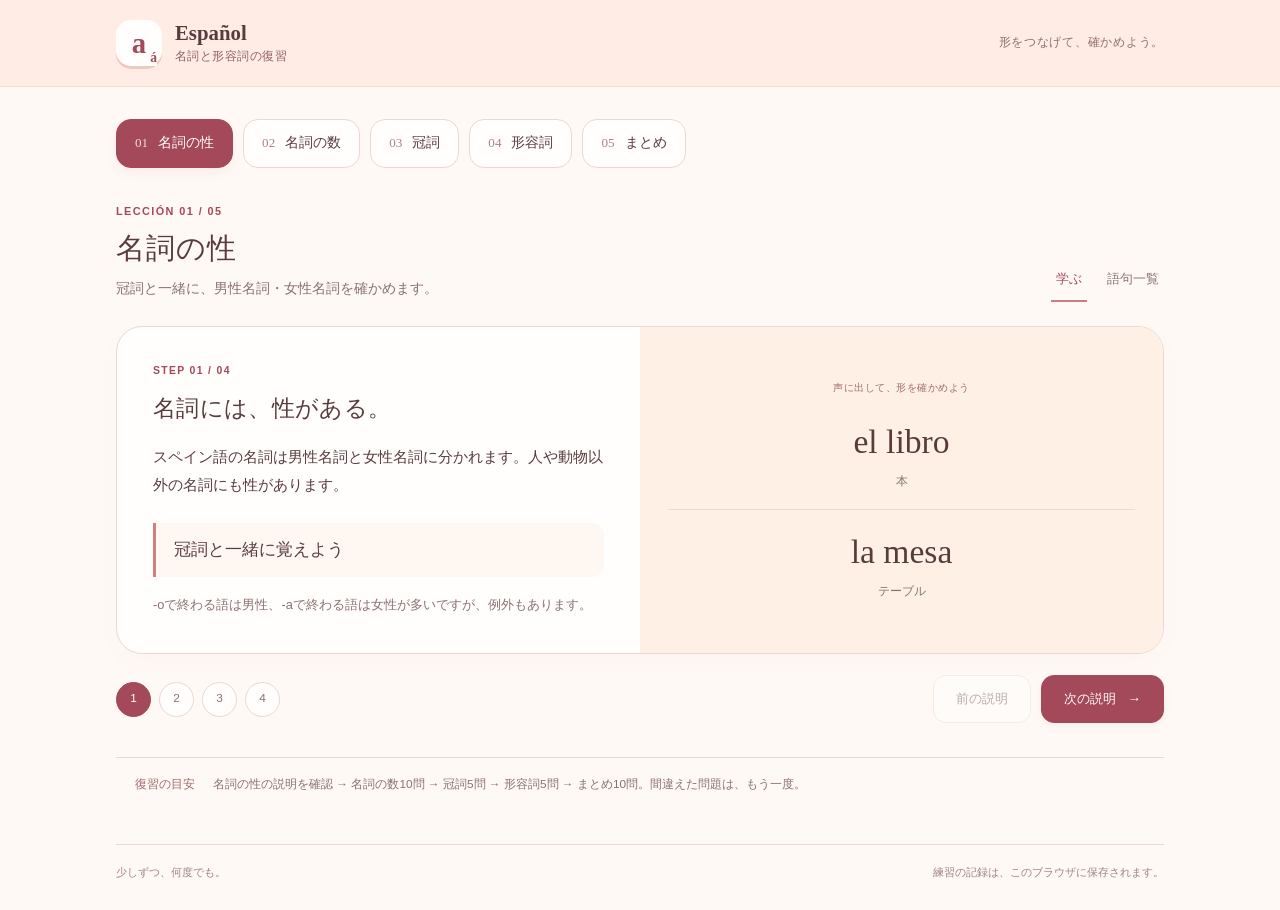
==== index.html @ 22b07703 "Add Spanish noun and adjective review app" ====
<!doctype html>
<html lang="ja">
<head>
  <meta charset="utf-8">
  <meta name="viewport" content="width=device-width, initial-scale=1">
  <meta name="theme-color" content="#fff5ee">
  <meta name="robots" content="noindex, nofollow">
  <title>名詞と形容詞の復習 · Español</title>
  <link rel="stylesheet" href="style.css">
</head>
<body>
  <a class="skip" href="#content">学習内容へ</a>
  <header class="masthead"><div class="masthead-inner"><a href="#" id="home-link" class="brand"><span class="brand-mark" aria-hidden="true">a<span>á</span></span><span>Español<small>名詞と形容詞の復習</small></span></a><span class="masthead-note">形をつなげて、確かめよう。</span></div></header>
  <div class="shell">
    <nav id="chapters" class="chapters" aria-label="学習する分野"></nav>
    <div class="page-head"><div><p id="eyebrow" class="eyebrow"></p><h1 id="title"></h1><p id="intro" class="intro"></p></div><nav id="views" class="view-tabs" aria-label="学習の方法"></nav></div>
    <main id="content" tabindex="-1"></main>
    <footer><span>少しずつ、何度でも。</span><span>練習の記録は、このブラウザに保存されます。</span></footer>
    <p id="notice" class="notice" role="status" aria-live="polite"></p>
  </div>
  <script src="data.js"></script><script src="engine.js"></script><script src="app.js"></script>
</body>
</html>
---- style.css ----
:root{--paper:#fff9f5;--peach:#fff0e5;--rose:#a44959;--rose-dark:#853a49;--ink:#593b3e;--muted:#8a7170;--line:#ead8d1;--green:#33725a;--red:#ac3b51;--white:#fffefd;color:var(--ink);font-family:"Hiragino Maru Gothic ProN","Hiragino Sans",-apple-system,BlinkMacSystemFont,"Noto Sans JP",Meiryo,sans-serif;font-synthesis:none}
*{box-sizing:border-box}body{margin:0;background:var(--paper);line-height:1.8}button,input,select{font:inherit;color:inherit}button,a,input,select{-webkit-tap-highlight-color:transparent}button{cursor:pointer}button:disabled{cursor:default}button,a,select,input{touch-action:manipulation}button:focus-visible,a:focus-visible,select:focus-visible,input:focus-visible{outline:3px solid #c68255;outline-offset:4px}button{transition:background .16s,border-color .16s,transform .16s}button:not(:disabled):active{transform:translateY(1px)}a{color:inherit}.skip{position:absolute;top:-100px;left:15px;padding:10px;background:white;z-index:10}.skip:focus{top:10px}
.masthead{background:#ffede5;border-bottom:1px solid #f1ddd4}.masthead-inner{max-width:1120px;margin:auto;padding:20px 36px;display:flex;align-items:center;justify-content:space-between}.brand{text-decoration:none;display:flex;align-items:center;gap:13px;font:700 1.3rem Georgia,serif}.brand small{font:500 .72rem/1.5 sans-serif;display:block;margin-top:3px;letter-spacing:.04em;color:#945d62}.brand-mark{position:relative;width:46px;height:46px;background:var(--white);border-radius:15px;display:flex;align-items:center;justify-content:center;font-size:1.8rem;color:var(--rose);box-shadow:0 3px 0 #edc9bf}.brand-mark span{position:absolute;right:5px;bottom:0;font-size:.85rem;background:var(--white);padding-left:3px}.masthead-note{font-size:.76rem;color:#946e6b;letter-spacing:.06em}
.shell{max-width:1120px;margin:auto;padding:32px 36px 18px}.chapters{display:flex;gap:10px;flex-wrap:wrap}.chapter{padding:11px 18px;border:1px solid var(--line);border-radius:15px;background:var(--white);font-size:.86rem;font-weight:600;min-height:48px;display:flex;align-items:center;gap:10px}.chapter-no{font:500 .82rem Georgia,serif;color:#ab8480}.chapter.active{background:var(--rose);border-color:var(--rose);color:white;box-shadow:0 5px 12px #a4495912}.chapter.active .chapter-no{color:#f4d9d8}.visited{font-size:.75rem;color:var(--green)}.chapter.active .visited{color:white}.chapter:hover:not(.active){background:#fff3eb;border-color:#dcb9b0}
.page-head{margin:35px 0 24px;display:flex;align-items:flex-end;justify-content:space-between;gap:25px}.eyebrow,.step-label{color:var(--rose);font-size:.65rem;font-weight:650;letter-spacing:.13em;margin:0 0 8px}.eyebrow{font:600 .68rem/1.5 sans-serif}h1,h2,h3,p{margin:0}h1{font-size:1.8rem;font-weight:650;letter-spacing:.035em;line-height:1.5}h2{font-size:1.45rem;letter-spacing:.015em;font-weight:600;line-height:1.65}h3{font-size:1.1rem;font-weight:600}.intro{font-size:.86rem;color:var(--muted);margin-top:7px}.view-tabs{display:flex;white-space:nowrap;gap:15px;align-self:flex-end}.view-tabs button{background:none;border:0;border-bottom:2px solid transparent;font-size:.8rem;padding:10px 5px;color:var(--muted);min-height:44px}.view-tabs .active{border-bottom-color:#cc7c87;color:var(--rose);font-weight:650}
main:focus{outline:none}.lesson-layout{border:1px solid var(--line);border-radius:26px;overflow:hidden;display:grid;grid-template-columns:1fr 1fr;background:var(--white);box-shadow:0 8px 26px #82434706}.lesson-copy{padding:35px 36px}.lesson-copy>p:not(.step-label){font-size:.91rem;line-height:1.95;margin-top:16px}.lesson-copy>.note{font-size:.8rem!important;color:var(--muted);line-height:1.9}.rule{padding:13px 18px;background:#fff7f1;border-left:3px solid #d37d87;border-radius:0 12px 12px 0;margin-top:23px;font-size:1.04rem;font-weight:600;line-height:1.7}.example-stage{padding:29px 28px;background:var(--peach);display:flex;flex-direction:column;align-items:center;justify-content:center;text-align:center;gap:18px;min-height:310px}.stage-label{font-size:.65rem;letter-spacing:.05em;color:#a16a6d}.example{width:100%}.example>div{font:2.1rem/1.55 Georgia,"Times New Roman",serif;overflow-wrap:anywhere}.example>p{font-size:.73rem;color:var(--muted);margin-top:2px}.example.compact>div{font-size:1.64rem}.example+.example{border-top:1px solid #eddbcf;padding-top:16px}
.lesson-nav{display:flex;justify-content:space-between;align-items:center;gap:20px;margin-top:21px}.dots{display:flex;gap:8px}.dots button{height:35px;min-width:35px;border:1px solid var(--line);border-radius:50%;background:var(--white);font-size:.74rem;color:var(--muted)}.dots .active{background:var(--rose);border-color:var(--rose);color:white}.lesson-actions{display:flex;gap:10px}.btn{min-height:47px;border:1px solid var(--line);border-radius:13px;padding:11px 22px;background:var(--white);font-size:.84rem;font-weight:600;display:inline-flex;align-items:center;justify-content:center;gap:12px;text-decoration:none}.btn.primary{background:var(--rose);border-color:var(--rose);color:white;box-shadow:0 3px 8px #8d3b4510}.btn.primary:not(:disabled):hover{background:var(--rose-dark);border-color:var(--rose-dark)}.btn:disabled{opacity:.4;box-shadow:none}.study-note{padding:16px 19px;border-top:1px solid var(--line);margin-top:34px;color:var(--muted);display:flex;gap:18px;font-size:.74rem;line-height:1.85}.study-note-label{white-space:nowrap;color:#a0696c;font-weight:600}.study-note p{max-width:55em}
.practice-start{border:1px solid var(--line);border-radius:26px;background:var(--white);display:grid;grid-template-columns:1.2fr 1fr;overflow:hidden;box-shadow:0 8px 26px #82434706}.practice-copy{padding:35px 36px}.practice-copy>p:not(.step-label){font-size:.85rem;color:var(--muted);margin-top:11px}.practice-settings{display:flex;flex-direction:column;gap:13px;margin:23px 0}.practice-settings label{display:flex;align-items:center;justify-content:space-between;gap:15px;font-size:.77rem}.practice-settings select{width:66%;min-height:44px;border:1px solid var(--line);border-radius:10px;background:#fffaf7;padding:8px 10px;font-size:.79rem}.start-button{width:100%;margin-top:2px}.practice-preview{padding:28px;background:var(--peach);display:flex;flex-direction:column;justify-content:center;align-items:center;text-align:center;gap:18px}.practice-preview>div{font:2.15rem/1.5 Georgia,serif}.preview-arrow{font-size:1.25rem;color:#c09389}.practice-preview .note{font-size:.75rem;color:var(--muted);max-width:23em}.last-result{margin-top:15px!important;text-align:center}.last-result b{color:var(--rose);margin-left:7px}
.quiz{max-width:820px;margin:0 auto;border:1px solid var(--line);border-radius:26px;background:var(--white);overflow:hidden;box-shadow:0 8px 26px #82434706}.quiz-top{padding:15px 28px;display:flex;align-items:center;justify-content:space-between;font-size:.76rem;gap:8px;color:var(--muted)}.quiz-top b{color:var(--rose);font-size:.9rem}.quiz-tools{display:flex;gap:14px}.text-btn{padding:4px 0;background:none;border:0;text-decoration:underline;text-underline-offset:4px;font-size:.71rem;min-height:38px;color:var(--muted)}.progress-track{height:4px;background:#fff0e9}.progress-track>span{display:block;height:100%;background:#cf8290;transition:width .2s}.quiz-main{padding:27px 36px 30px;text-align:center}.question-kind{color:#a47976;font-size:.66rem;letter-spacing:.04em;margin-bottom:6px}.quiz h2{font-size:1rem;font-weight:550}.question-word{font:2.75rem/1.5 Georgia,"Times New Roman",serif;color:#71474c;margin:17px 0 0;overflow-wrap:anywhere}.question-word.long{font-size:2.1rem}.question-ja{font-size:.82rem;color:var(--muted);margin:4px 0 14px}.base-word{font-size:.72rem;color:var(--muted);display:flex;gap:10px;justify-content:center;align-items:center;margin:14px 0}.base-word b{color:var(--ink);font:1.1rem Georgia,serif}.choices{display:flex;flex-wrap:wrap;justify-content:center;gap:11px;margin:24px 0 23px}.choice{border:1.5px solid var(--line);border-radius:14px;min-height:58px;padding:10px 19px;background:#fffbf8;font-size:1rem;position:relative}.choice[lang=es]{font:1.35rem/1.5 Georgia,serif}.choice.selected{border-color:var(--rose);box-shadow:0 0 0 1px var(--rose);background:#fff0f0;color:var(--rose)}.choice.correct{border-color:var(--green);background:#eff8f0;color:var(--green);box-shadow:none}.choice.wrong{border-color:var(--red);background:#fff0f0;color:var(--red);box-shadow:none}.choice-symbol{font-size:.9rem;margin-left:10px}.phrases{display:grid;grid-template-columns:1fr 1fr}.phrases .choice{font-size:1.1rem;padding:14px 12px;text-wrap:balance}.quiz-bottom{display:flex;justify-content:center;margin-top:17px}.quiz-bottom>.btn{min-width:180px}.hint-button{border:0;background:none;font-size:.73rem;padding:9px 15px;margin-top:12px;color:#9c7270;min-height:44px}.hint-text{font-size:.78rem;color:var(--muted);background:#fff7f1;border-radius:12px;padding:12px 17px;text-align:left;margin-top:4px}.feedback{background:#fff3eb;text-align:left;padding:21px 23px;border-radius:16px;margin-top:23px;scroll-margin-top:20px}.feedback-title{font-size:.9rem;font-weight:650;color:var(--green)}.feedback.miss .feedback-title{color:var(--red)}.correct-answer{font:1.65rem/1.55 Georgia,serif;margin:7px 0;color:var(--green);overflow-wrap:anywhere}.correct-answer[lang=ja]{font-family:inherit;font-size:1.2rem}.feedback>p:last-child{font-size:.83rem;line-height:1.95}.your-answer{font-size:.72rem;color:var(--muted);margin-top:8px}.your-answer span{margin-left:10px;text-decoration:line-through;text-decoration-color:#cf9c94;overflow-wrap:anywhere}
.write-area{margin:24px auto 18px;max-width:520px}.write-area label{display:block;font-size:.75rem;color:var(--muted);margin-bottom:8px}.write-area input{width:100%;min-height:58px;border:1.5px solid var(--line);border-radius:12px;padding:11px 15px;text-align:center;font:1.4rem Georgia,serif;background:#fffbf8}.write-area input[lang=ja]{font-family:inherit;font-size:1rem}.write-area input:disabled{opacity:1;color:var(--muted);background:#f9f3ee}.accent-keys{display:flex;justify-content:center;gap:8px;margin-top:10px}.accent-keys button{border:1px solid var(--line);border-radius:9px;background:white;min-width:40px;min-height:42px;font:1.05rem Georgia,serif}.accent-keys button:disabled{opacity:.45}.input-note{font-size:.67rem;color:var(--muted);margin-top:9px}
.result{max-width:820px;margin:auto;border:1px solid var(--line);border-radius:26px;background:var(--white);padding:36px;text-align:center;box-shadow:0 8px 26px #82434706}.score-label{font-size:.74rem;color:var(--muted);margin:20px 0 0}.score{font:4.4rem/1.3 Georgia,serif;color:var(--rose);margin:4px 0 15px}.score span{font-size:1.8rem;color:#a98c87}.retry-result{font-size:.8rem;color:var(--green);margin-bottom:18px}.result-actions{display:flex;gap:12px;justify-content:center;flex-wrap:wrap;margin:15px 0 24px}.review-list{margin-top:28px;text-align:left}.review-list>h3{font-size:.88rem;margin-bottom:13px}.review-item{padding:18px 22px;border:1px solid var(--line);background:#fffaf6;border-radius:15px;margin-top:10px;font:1.2rem/1.6 Georgia,serif;overflow-wrap:anywhere}.review-arrow{margin:0 12px;color:#bc9089}.review-item strong{font-weight:500;color:var(--rose)}.review-item p{font:.75rem/1.9 "Hiragino Sans",sans-serif;color:var(--muted);margin-top:8px}.completion{font-size:.83rem;color:var(--green);background:#f2f8f2;padding:15px;border-radius:12px;margin-top:17px}.result-note{font-size:.74rem;color:var(--muted);margin-top:17px}
.section-intro{margin:10px 0 22px}.section-intro h2{font-size:1.2rem}.section-intro p{font-size:.79rem;color:var(--muted);margin-top:7px}.vocab-grid{display:grid;grid-template-columns:repeat(3,1fr);gap:13px}.vocab-card{border:1px solid var(--line);background:var(--white);border-radius:16px;padding:21px 22px;min-width:0}.vocab-label{display:block;font-size:.71rem;color:var(--muted);margin-bottom:7px}.vocab-card strong{font:1.4rem/1.5 Georgia,serif;overflow-wrap:anywhere}.gender-tag{border:1px solid #e4c9c3;padding:2px 7px;border-radius:5px;font-size:.61rem;margin-left:7px;white-space:nowrap}.forms{font:1.13rem/1.7 Georgia,serif;color:var(--rose);margin-top:7px;overflow-wrap:anywhere}.vocab-card small{display:block;color:var(--muted);font-size:.66rem;margin-top:11px}.phrase-list{display:grid;gap:12px}.phrase-card{border:1px solid var(--line);background:var(--white);border-radius:16px;padding:20px 23px}.phrase-card>div{display:flex;gap:20px;align-items:center;font:1.38rem/1.7 Georgia,serif}.phrase-card>div>span{min-width:0;overflow-wrap:anywhere}.phrase-arrow{color:#b48880}
footer{display:flex;justify-content:space-between;gap:20px;font-size:.67rem;color:#a0847f;border-top:1px solid var(--line);padding-top:18px;margin-top:32px}.notice{font-size:.74rem;color:var(--red);text-align:center;margin-top:10px}
@media(max-width:900px){.page-head{display:block}.view-tabs{margin-top:14px;width:max-content}.vocab-grid{grid-template-columns:repeat(2,1fr)}.lesson-copy,.practice-copy{padding:28px}.shell{padding:27px 25px}.example>div{font-size:1.8rem}.chapters{gap:8px}.chapter{padding:10px 14px}.example.compact>div{font-size:1.45rem}}
@media(max-width:600px){.masthead-inner{padding:16px 20px}.masthead-note{display:none}.brand{font-size:1.15rem}.brand-mark{width:40px;height:40px}.shell{padding:22px 16px 14px}.chapters{display:grid;grid-template-columns:repeat(3,1fr);gap:7px}.chapter{font-size:.72rem;justify-content:center;gap:6px;padding:8px 5px;min-height:44px;border-radius:12px}.chapter-no{font-size:.7rem}.chapter:nth-child(4),.chapter:nth-child(5){grid-column:auto}.visited{margin-left:0;font-size:.65rem}.page-head{margin:24px 1px 19px}h1{font-size:1.58rem}.intro{font-size:.78rem}.view-tabs{width:100%;justify-content:space-between;margin-top:14px}.view-tabs button{flex:1;font-size:.76rem}.lesson-layout,.practice-start{grid-template-columns:1fr;border-radius:22px}.lesson-copy,.practice-copy{padding:24px}.lesson-copy h2,.practice-copy h2{font-size:1.25rem}.lesson-copy>p:not(.step-label){font-size:.82rem}.lesson-copy>.note{font-size:.75rem!important}.rule{font-size:.95rem;margin-top:19px}.example-stage{padding:23px 20px;min-height:225px;gap:14px}.example>div{font-size:1.75rem}.example.compact>div{font-size:1.38rem}.example+.example{padding-top:11px}.lesson-nav{display:block;margin-top:19px}.dots{justify-content:center;margin-bottom:16px}.dots button{height:39px;min-width:39px}.lesson-actions{justify-content:space-between}.lesson-actions .btn{flex:1;font-size:.77rem;padding:10px 11px;gap:8px}.study-note{display:block;padding:15px 4px;margin-top:25px;font-size:.68rem}.study-note-label{display:block;margin-bottom:6px}.practice-settings label{font-size:.72rem}.practice-settings select{font-size:.75rem;width:70%}.practice-preview{padding:24px 20px;gap:13px}.practice-preview>div{font-size:1.8rem}.quiz,.result{border-radius:22px}.quiz-top{padding:12px 17px;font-size:.69rem}.quiz-tools{gap:10px}.text-btn{font-size:.64rem}.quiz-main{padding:23px 17px 22px}.quiz h2{font-size:.9rem}.question-word{font-size:2.15rem;margin-top:15px}.question-word.long{font-size:1.7rem}.question-ja{font-size:.75rem}.choices{gap:8px;margin:20px 0}.choice{padding:11px 13px;min-height:54px}.choice[lang=es]{font-size:1.15rem}.choice[lang=ja]{font-size:.85rem}.phrases{grid-template-columns:1fr;gap:8px}.phrases .choice{font-size:1.14rem;min-height:51px;padding:10px 12px}.feedback{padding:17px 18px}.feedback>p:last-child{font-size:.77rem}.correct-answer{font-size:1.4rem}.quiz-bottom>.btn{min-width:170px;font-size:.8rem}.write-area input{font-size:1.2rem}.accent-keys{gap:6px}.accent-keys button{min-width:39px;min-height:44px}.result{padding:28px 19px}.result h2{font-size:1.25rem}.score{font-size:4rem}.result-actions{flex-direction:column;gap:10px}.result-actions>.btn{width:100%}.review-item{padding:15px 17px;font-size:1.12rem}.review-item p{font-size:.72rem}.review-arrow{margin:0 7px}.vocab-grid{grid-template-columns:1fr;gap:10px}.vocab-card{padding:18px 20px}.phrase-card{padding:17px 20px}.phrase-card>div{font-size:1.2rem;display:flex;flex-wrap:wrap;gap:3px 10px}.phrase-card>div>span:last-child{width:100%;color:var(--rose)}footer{flex-direction:column;gap:3px;margin-top:25px;font-size:.62rem}}
@media(prefers-reduced-motion:reduce){*{transition:none!important;scroll-behavior:auto!important}}

.article-instruction{display:inline-flex;align-items:center;justify-content:center;gap:9px;padding:10px 22px;border:2px solid var(--rose);border-radius:13px;color:var(--rose-dark);background:#fff0f0;font-size:1.45rem;font-weight:750;line-height:1.55;margin:0 0 4px}.article-instruction.indefinite{background:#fff0df;border-color:#b97840;color:#86542e}.article-instruction span{font-size:.85rem;font-weight:600}.resume-note{font-size:.78rem;color:var(--rose);margin:16px 0 8px}.quiz-tools{flex-wrap:wrap;justify-content:flex-end}.quiz-top>span{white-space:nowrap}.text-btn:disabled{opacity:.45}
@media(max-width:600px){.quiz-tools{gap:0 10px}.quiz-top{align-items:flex-start}.article-instruction{font-size:1.3rem;padding:10px 16px}.article-instruction span{font-size:.76rem}}

.start-button+.start-button{margin-top:10px}
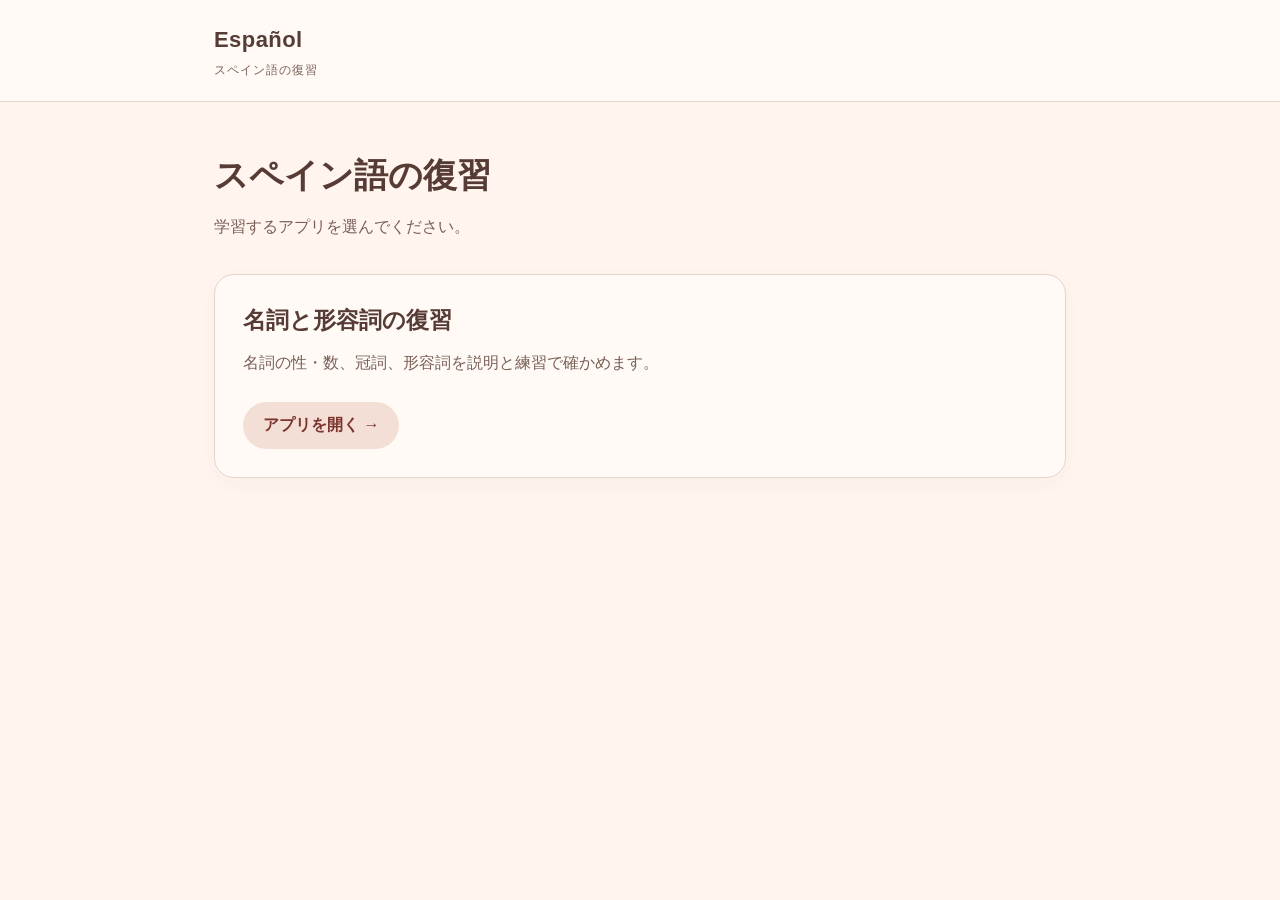
==== commit 7c783733: "Add Spanish app catalogue with permanent random IDs" ====
--- a/index.html
+++ b/index.html
@@ -1,23 +1,22 @@
 <!doctype html>
 <html lang="ja">
 <head>
-  <meta charset="utf-8">
-  <meta name="viewport" content="width=device-width, initial-scale=1">
-  <meta name="theme-color" content="#fff5ee">
-  <meta name="robots" content="noindex, nofollow">
-  <title>名詞と形容詞の復習 · Español</title>
-  <link rel="stylesheet" href="style.css">
+<meta charset="utf-8">
+<meta name="viewport" content="width=device-width, initial-scale=1">
+<meta name="theme-color" content="#fff5ee">
+<meta name="robots" content="noindex, nofollow">
+<title>スペイン語の復習 · Español</title>
+<style>
+:root{color-scheme:light;--ink:#573b35;--muted:#795f56;--paper:#fffaf6;--accent:#9e493e;--line:#e8d4c8}
+*{box-sizing:border-box}body{margin:0;background:#fff5ee;color:var(--ink);font-family:-apple-system,BlinkMacSystemFont,"Hiragino Kaku Gothic ProN","Noto Sans JP",sans-serif;line-height:1.8}
+header{background:var(--paper);border-bottom:1px solid var(--line)}.header-inner{max-width:900px;margin:auto;padding:20px 24px;font-size:22px;font-weight:750;letter-spacing:.02em}header small{display:block;font-size:12px;font-weight:500;color:var(--muted);letter-spacing:.08em}
+main{max-width:900px;margin:0 auto;padding:48px 24px 72px}h1{font-size:clamp(24px,5vw,34px);line-height:1.5;margin:0 0 12px}.intro{color:var(--muted);margin:0 0 32px}.apps{display:grid;grid-template-columns:repeat(auto-fit,minmax(min(100%,320px),1fr));gap:20px}
+.card{display:block;color:inherit;text-decoration:none;background:var(--paper);border:1px solid var(--line);border-radius:20px;padding:28px;box-shadow:0 5px 20px #573b3508;transition:border-color .15s,box-shadow .15s}.card:hover{border-color:var(--accent);box-shadow:0 7px 24px #573b3515}.card:focus-visible{outline:3px solid var(--accent);outline-offset:5px}.card h2{font-size:23px;line-height:1.5;margin:0 0 12px}.card p{color:var(--muted);margin:0 0 24px}.open{display:inline-block;background:#f4dfd7;color:#7b352d;border-radius:999px;padding:9px 20px;font-weight:700}
+@media(max-width:480px){main{padding:32px 20px 48px}.card{padding:24px}.header-inner{padding:16px 20px}}
+</style>
 </head>
 <body>
-  <a class="skip" href="#content">学習内容へ</a>
-  <header class="masthead"><div class="masthead-inner"><a href="#" id="home-link" class="brand"><span class="brand-mark" aria-hidden="true">a<span>á</span></span><span>Español<small>名詞と形容詞の復習</small></span></a><span class="masthead-note">形をつなげて、確かめよう。</span></div></header>
-  <div class="shell">
-    <nav id="chapters" class="chapters" aria-label="学習する分野"></nav>
-    <div class="page-head"><div><p id="eyebrow" class="eyebrow"></p><h1 id="title"></h1><p id="intro" class="intro"></p></div><nav id="views" class="view-tabs" aria-label="学習の方法"></nav></div>
-    <main id="content" tabindex="-1"></main>
-    <footer><span>少しずつ、何度でも。</span><span>練習の記録は、このブラウザに保存されます。</span></footer>
-    <p id="notice" class="notice" role="status" aria-live="polite"></p>
-  </div>
-  <script src="data.js"></script><script src="engine.js"></script><script src="app.js"></script>
+<header><div class="header-inner">Español<small>スペイン語の復習</small></div></header>
+<main><h1>スペイン語の復習</h1><p class="intro">学習するアプリを選んでください。</p><div class="apps" aria-label="学習アプリ"><a class="card" href="36krf7/"><h2>名詞と形容詞の復習</h2><p>名詞の性・数、冠詞、形容詞を説明と練習で確かめます。</p><span class="open">アプリを開く <span aria-hidden="true">→</span></span></a></div></main>
 </body>
 </html>
